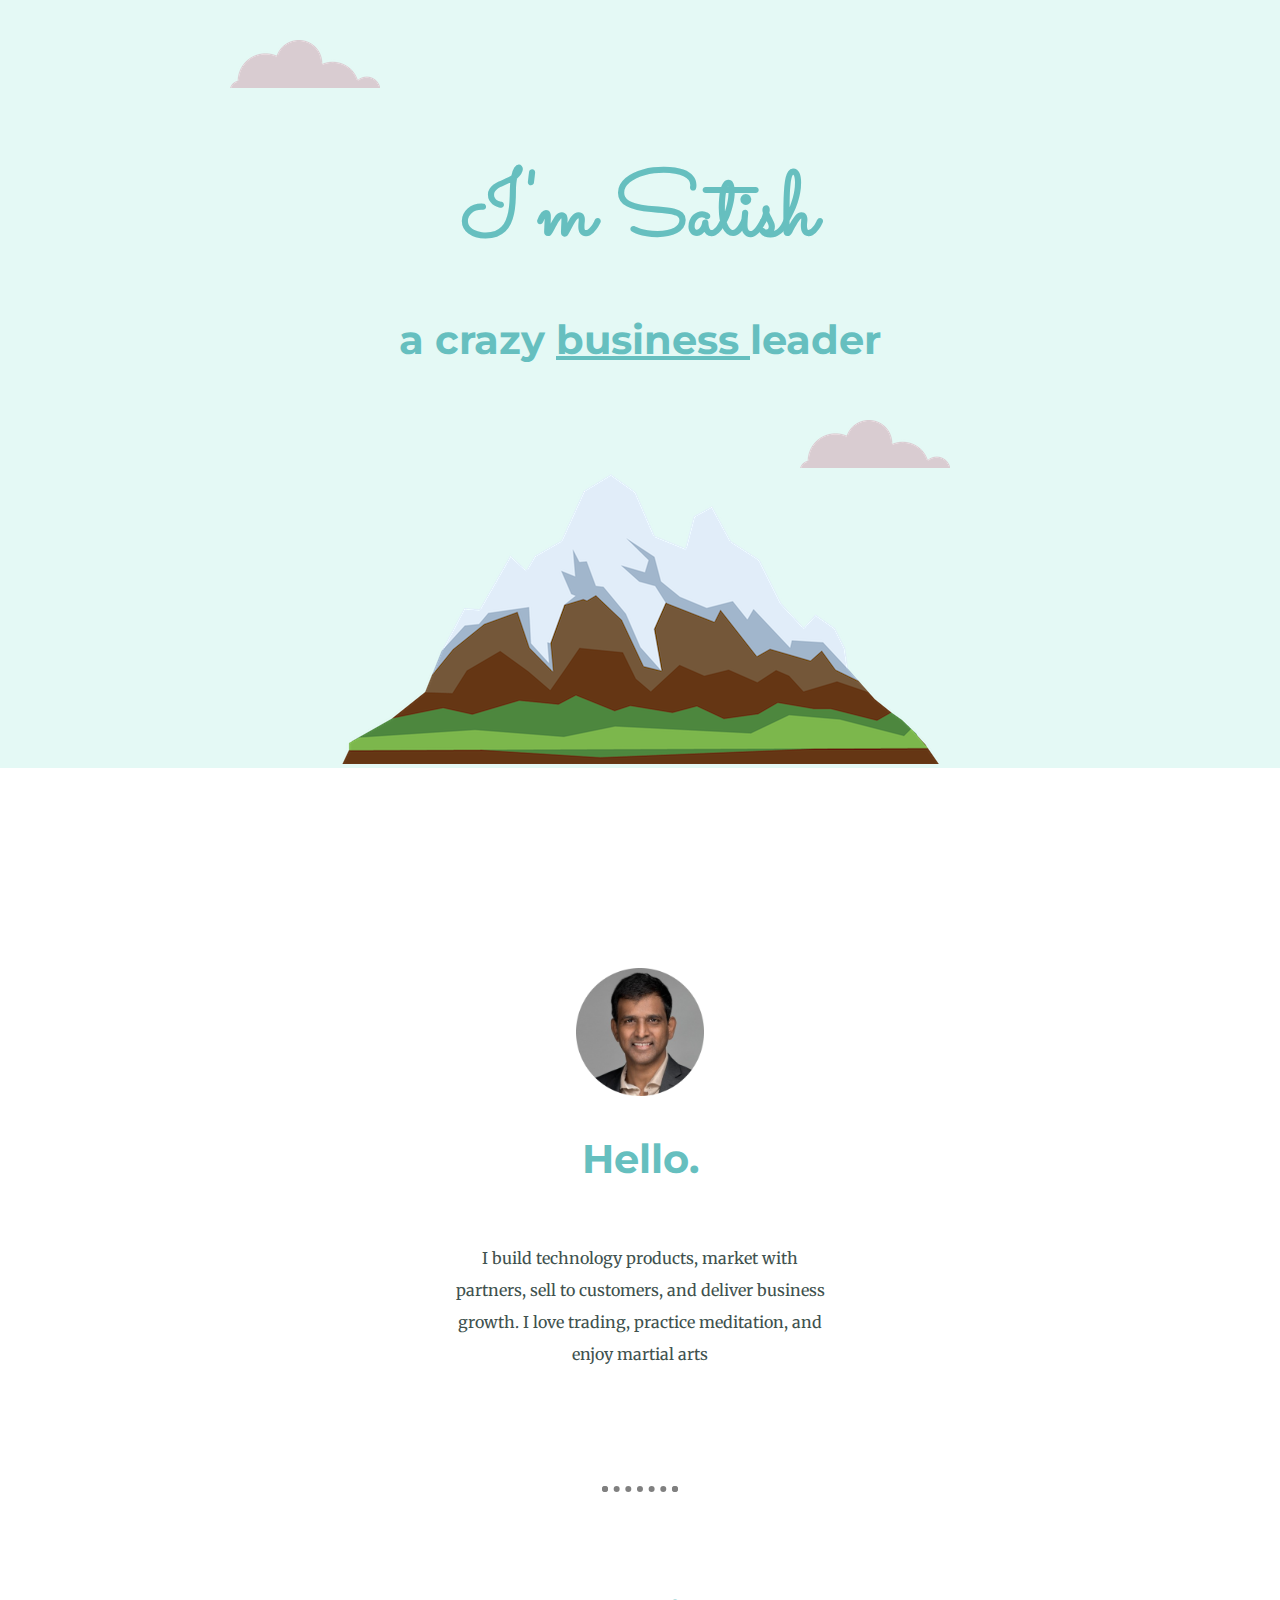
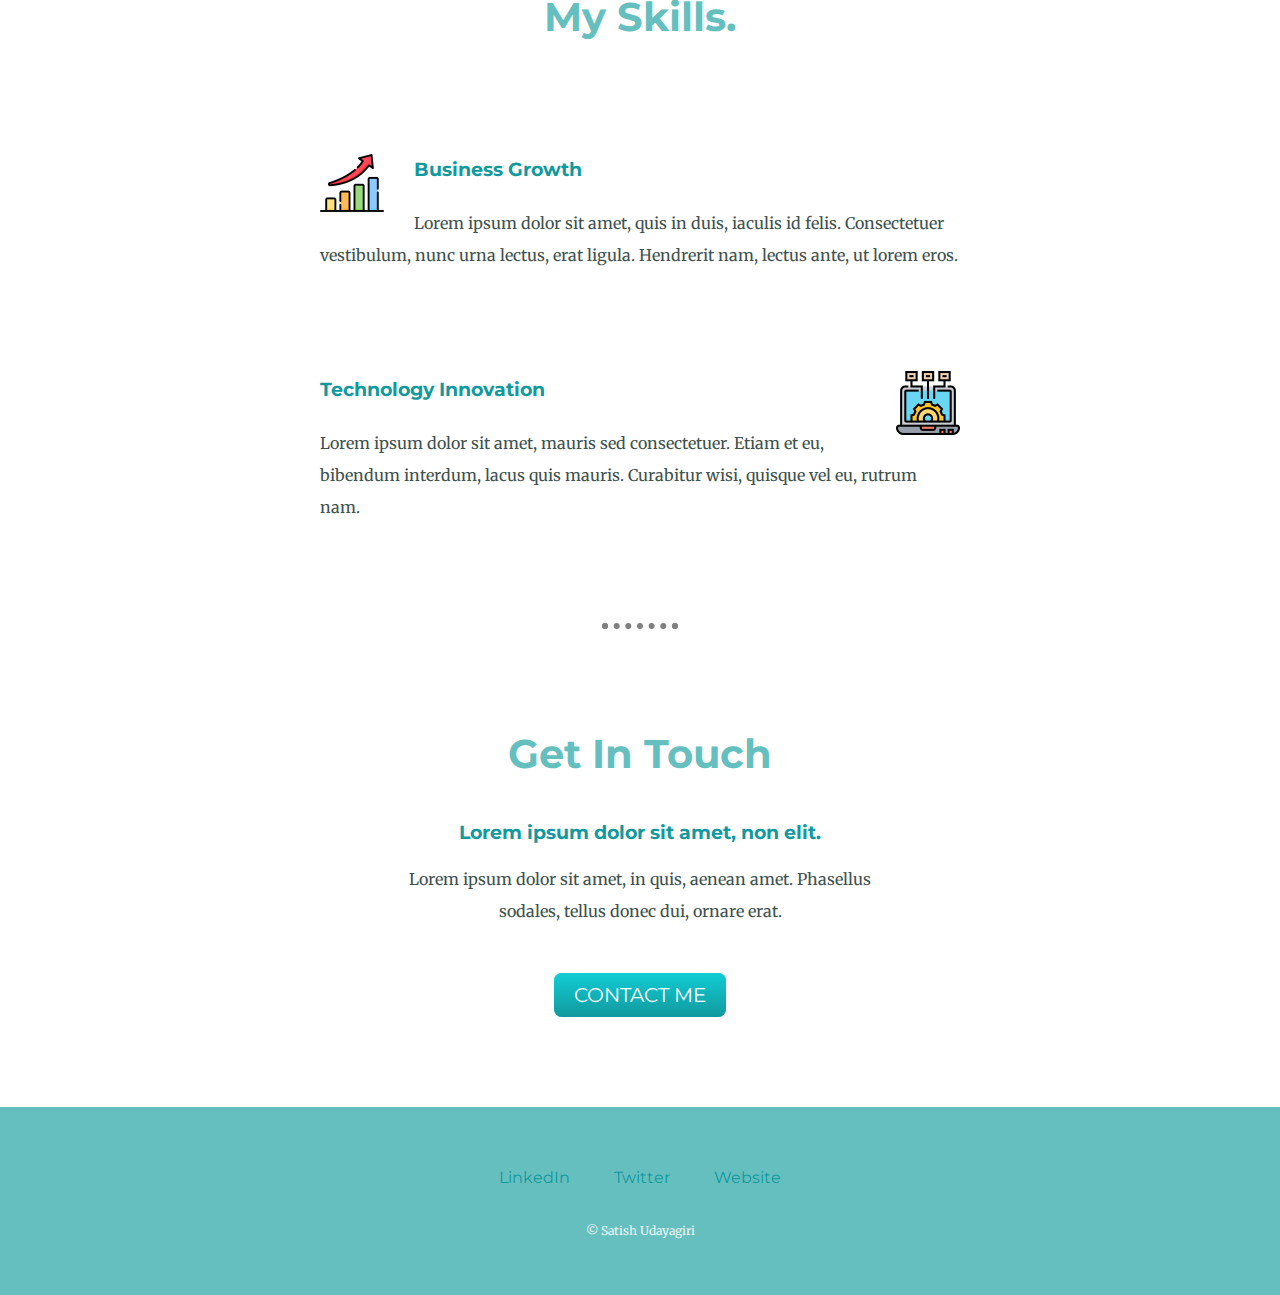
==== CSS - Personal Site/index.html @ 8344ff28 "first commmit" ====
<!DOCTYPE html>
<html lang="en" dir="ltr">
  <head>
    <meta charset="utf-8">
    <title>Satish Udayagiri</title>
    <link rel="stylesheet" href="css/style.css">
    <link rel="icon" href="favicon.ico">
    <link rel="preconnect" href="https://fonts.googleapis.com">
    <link rel="preconnect" href="https://fonts.gstatic.com" crossorigin>
    <link href="https://fonts.googleapis.com/css2?family=Merriweather&family=Montserrat&family=Sacramento&display=swap" rel="stylesheet">
  </head>
  <body>
    <div class = "top-container">
      <img class = "top-cloud" src="images/cloud.png" alt="cloud-img">
      <h1>I'm Satish</h1>
      <h2> a crazy <span class=ch> business </span> leader</h2>
      <img class="bottom-cloud" src="images/cloud.png" alt="cloud-img">
      <img src="images/mountain.png" alt="mountain-img">
    </div>
    <div class="middle-container">
      <div class="profile">
        <img class= "personal-img" src="images/satish-circular.png" alt="satish-img">
        <h2>Hello.</h2>
        <p class="love-desc">I build technology products, market with partners, sell to customers, and deliver business growth. I love trading, practice meditation, and enjoy martial arts</p>
      </div>
      <hr>
      <div class="skills">
        <h2>My Skills.</h2>
        <div class="skill-row">
          <img class="growth-img" src="images/growth.png" alt="growth-img-flaticon">
          <h3>Business Growth</h3>
          <p>Lorem ipsum dolor sit amet, quis in duis, iaculis id felis. Consectetuer vestibulum, nunc urna lectus, erat ligula. Hendrerit nam, lectus ante, ut lorem eros.</p>
        </div>
        <div class="skill-row">
          <img class="tech-img" src="images/technology.png"  alt="tech-img-flaticon">
          <h3>Technology Innovation</h3>
          <p>Lorem ipsum dolor sit amet, mauris sed consectetuer. Etiam et eu, bibendum interdum, lacus quis mauris. Curabitur wisi, quisque vel eu, rutrum nam.</p>
        </div>
      </div>
      <hr>
      <div class="contact-me">
        <h2>Get In Touch</h2>
        <h3>Lorem ipsum dolor sit amet, non elit.</h3>
        <p>Lorem ipsum dolor sit amet, in quis, aenean amet. Phasellus sodales, tellus donec dui, ornare erat.</p>
        <br>
        <br>
        <a class="btn" href="mailto:name@email.com">CONTACT ME</a>
      </div>
    </div>


    <div class="bottom-container">
      <a class="footer-link" href="https://www.linkedin.com/">LinkedIn</a>
      <a class="footer-link" href="https://twitter.com/">Twitter</a>
      <a class="footer-link" href="https://www.appbrewery.co/">Website</a>
      <p class="copyright"> © Satish Udayagiri</p>
    </div>
  </body>
</html>
---- CSS - Personal Site/css/style.css ----
body{
  margin: 0;
  text-align: center;
  font-family: 'Merriweather', serif;
  color:#40514E;
}

h1{
  font-size: 5.625rem;
  margin: 50px auto 0 auto;
  font-family: 'Sacramento', cursive;
  color:  #66BFBF;
}
h2{
  font-size: 2.5rem;
  font-family: 'Montserrat', sans-serif;
  color:  #66BFBF;
  font-weight:bold;
  padding-bottom: 10px;
}
h3{
  font-family: 'Montserrat', sans-serif;
  color:  #11999E;
  font-weight:bold;
}
p{
  line-height: 2;
}

a{
  color:  #11999E;
  font-family: 'Montserrat', sans-serif;
  margin: 50px 20px;
  text-decoration: none
}
a:hover{
  color:#EAF6F6;
}

hr {
  border: dotted grey 6px;
  border-bottom: none;
  width:5%;
  margin: 100px auto;

}

.love-desc {
  color:#40514E;
  width: 30%;
  display:inline-block;
}

.ch{
  text-decoration: underline;
}

.top-container{
  background-color: #E4F9F5;
  position: relative;
  padding-top : 100px;
}

.middle-container {
  margin: 100px 0;
}
.bottom-container{
  padding: 60px 0 20px;
  background-color: #66BFBF;
}

.bottom-cloud{
  position:absolute;
  left: 800px;
  bottom: 300px;
}

.top-cloud{
  position:absolute;
  right: 900px;
  top: 40px

}
.skill-row{
  width: 50%;
  margin:100px auto 100px auto;
  text-align: left;
  line-height: 2;
}
.growth-img{
  width:10%;
  margin-right:30px;
  float: Left;
}
.tech-img{
  width:10%;
  margin-left: 30px;
  float: right;
}
.personal-img{
  margin: 100px auto auto auto;
  width:10%;
}

.contact-me {
  width:40%;
  margin: 40px auto 60px;
}
.btn {
  background: #11cdd4;
  background-image: -webkit-linear-gradient(top, #11cdd4, #11999e);
  background-image: -moz-linear-gradient(top, #11cdd4, #11999e);
  background-image: -ms-linear-gradient(top, #11cdd4, #11999e);
  background-image: -o-linear-gradient(top, #11cdd4, #11999e);
  background-image: linear-gradient(to bottom, #11cdd4, #11999e);
  -webkit-border-radius: 8;
  -moz-border-radius: 8;
  border-radius: 8px;
  font-family: 'Montserrat', sans-serif;
  color: #ffffff;
  font-size: 20px;
  padding: 10px 20px 10px 20px;
  text-decoration: none;
  }

.btn:hover {
  background: #30e3cb;
  background-image: -webkit-linear-gradient(top, #30e3cb, #2bc4ad);
  background-image: -moz-linear-gradient(top, #30e3cb, #2bc4ad);
  background-image: -ms-linear-gradient(top, #30e3cb, #2bc4ad);
  background-image: -o-linear-gradient(top, #30e3cb, #2bc4ad);
  background-image: linear-gradient(to bottom, #30e3cb, #2bc4ad);
  text-decoration: none;
}

.copyright{
  color: #EAF6F6;
  font-size: 0.75rem;
  padding: 20px 0;
}
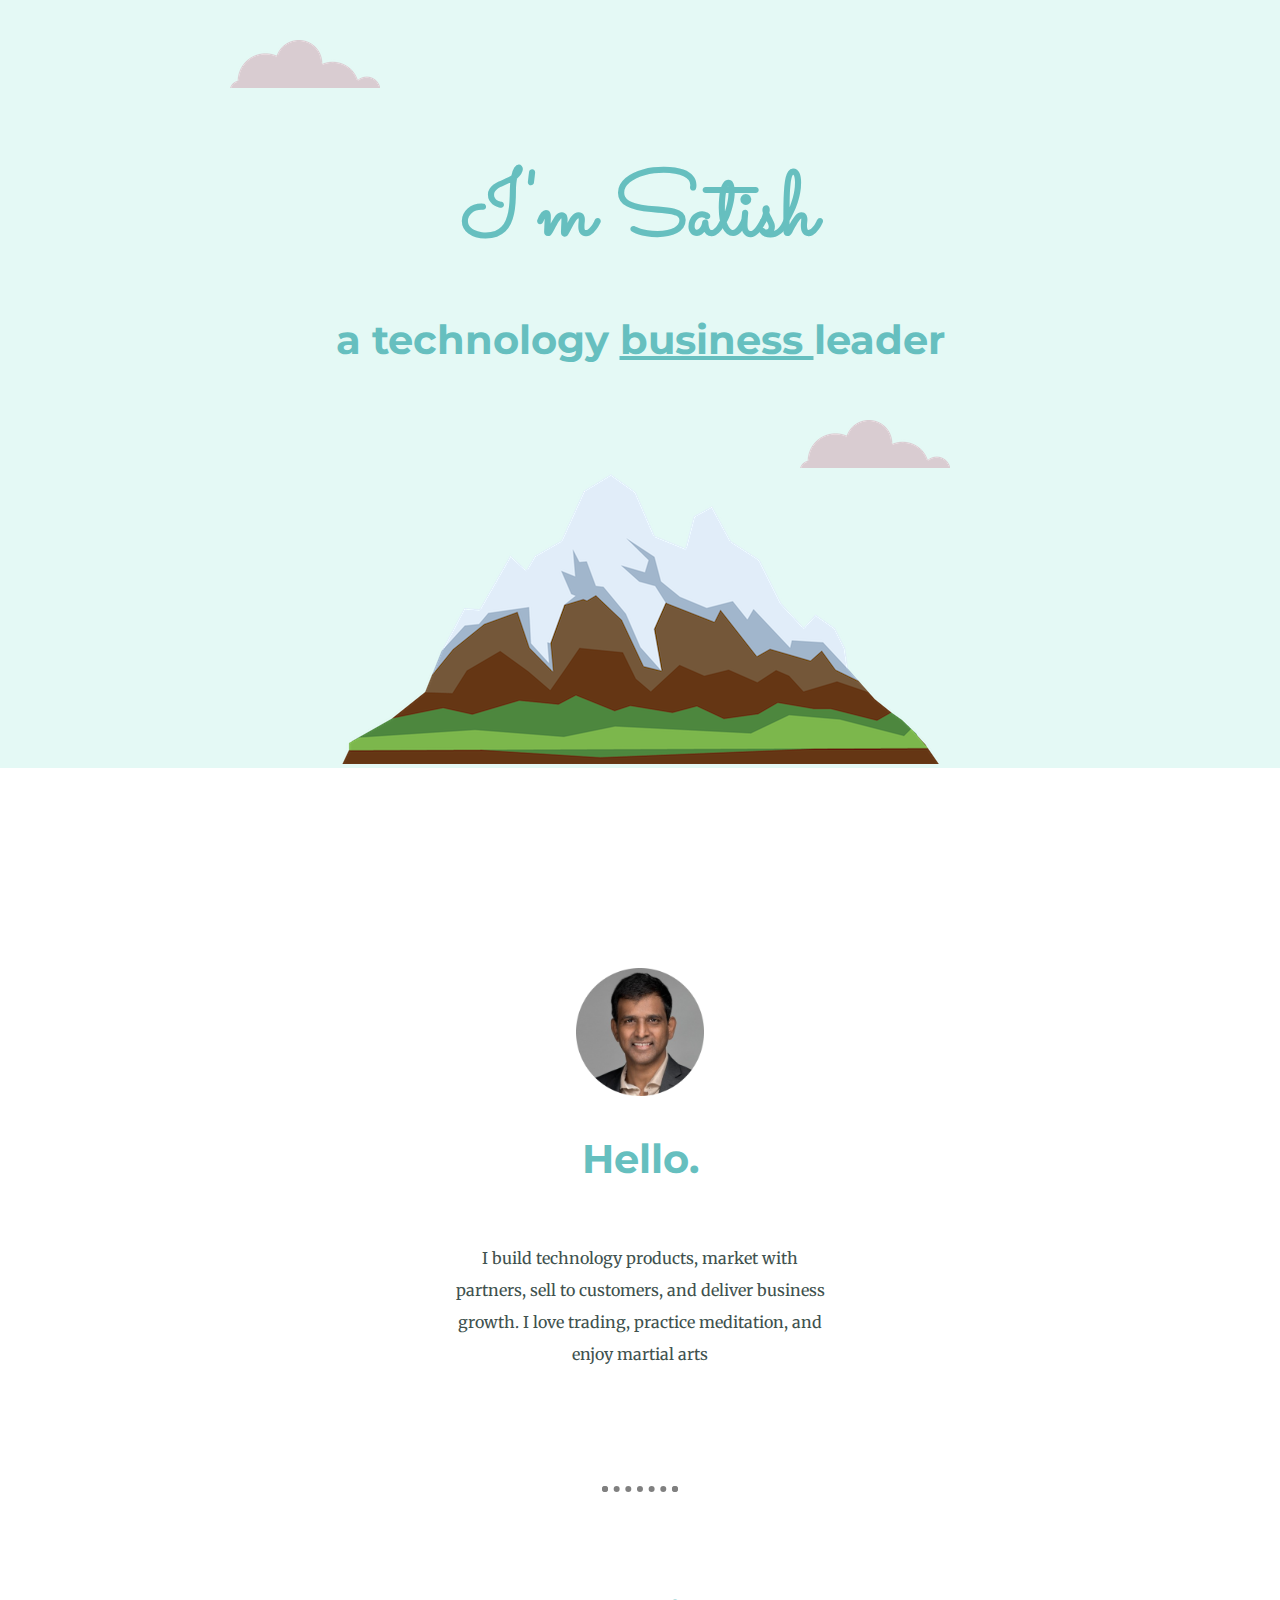
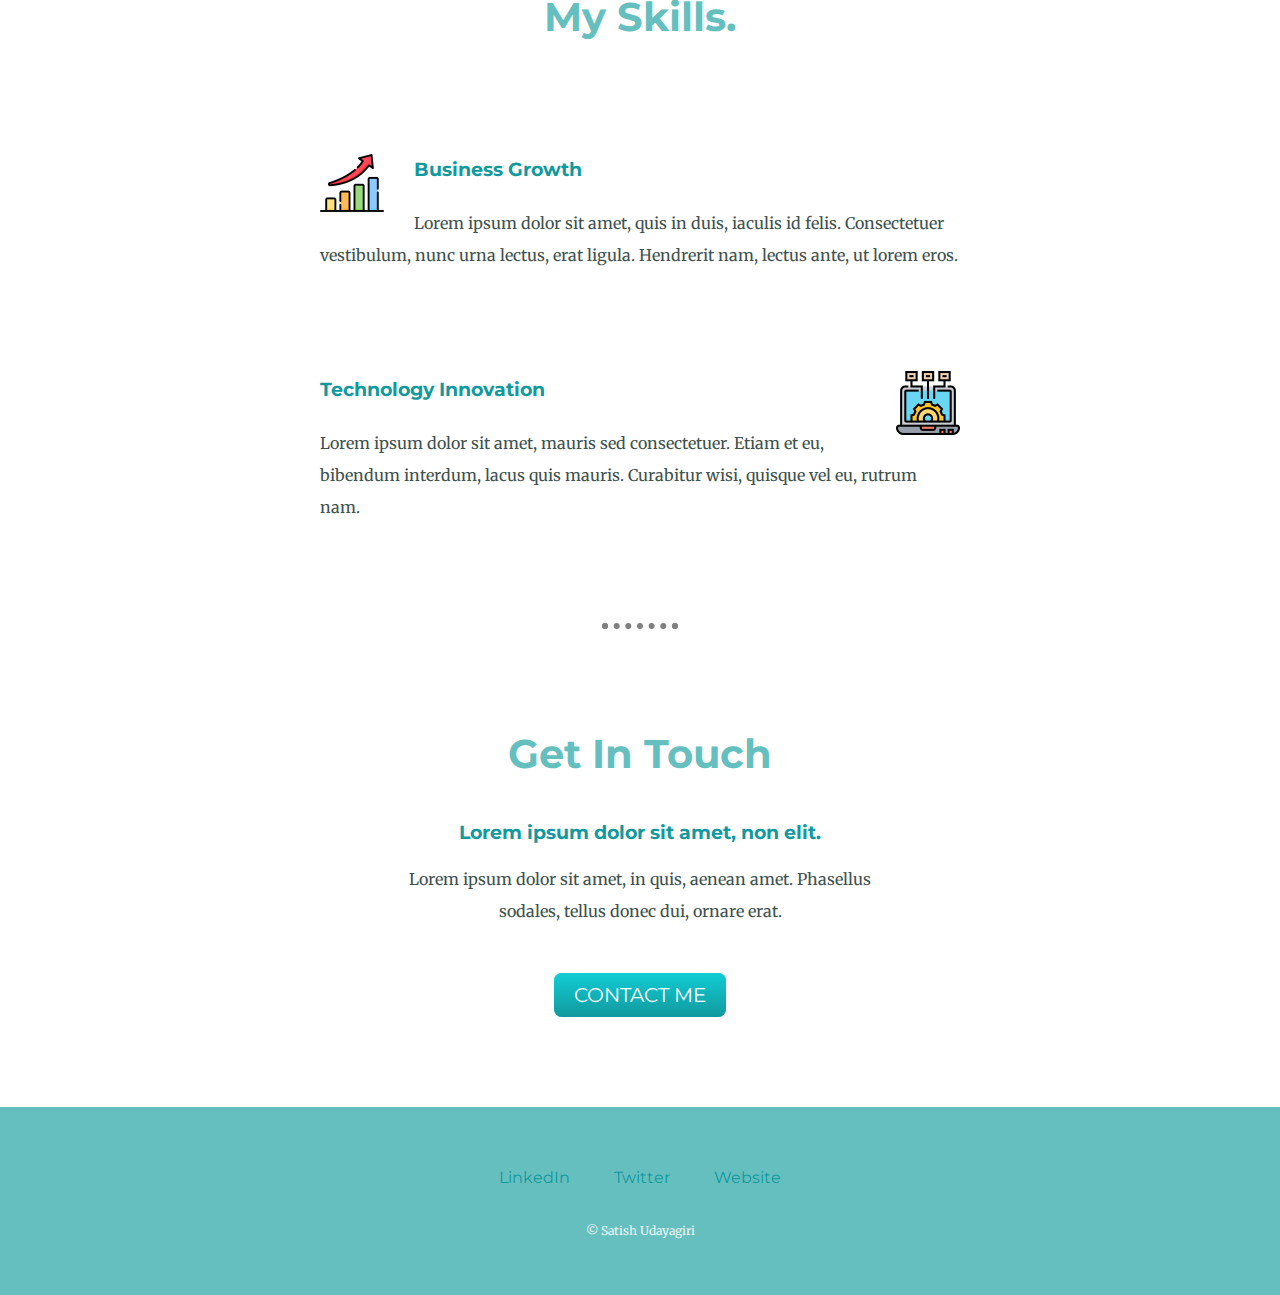
==== commit 829bdd6b: "updated" ====
--- a/CSS - Personal Site/index.html
+++ b/CSS - Personal Site/index.html
@@ -13,7 +13,7 @@
     <div class = "top-container">
       <img class = "top-cloud" src="images/cloud.png" alt="cloud-img">
       <h1>I'm Satish</h1>
-      <h2> a crazy <span class=ch> business </span> leader</h2>
+      <h2> a technology <span class=ch> business </span> leader</h2>
       <img class="bottom-cloud" src="images/cloud.png" alt="cloud-img">
       <img src="images/mountain.png" alt="mountain-img">
     </div>
